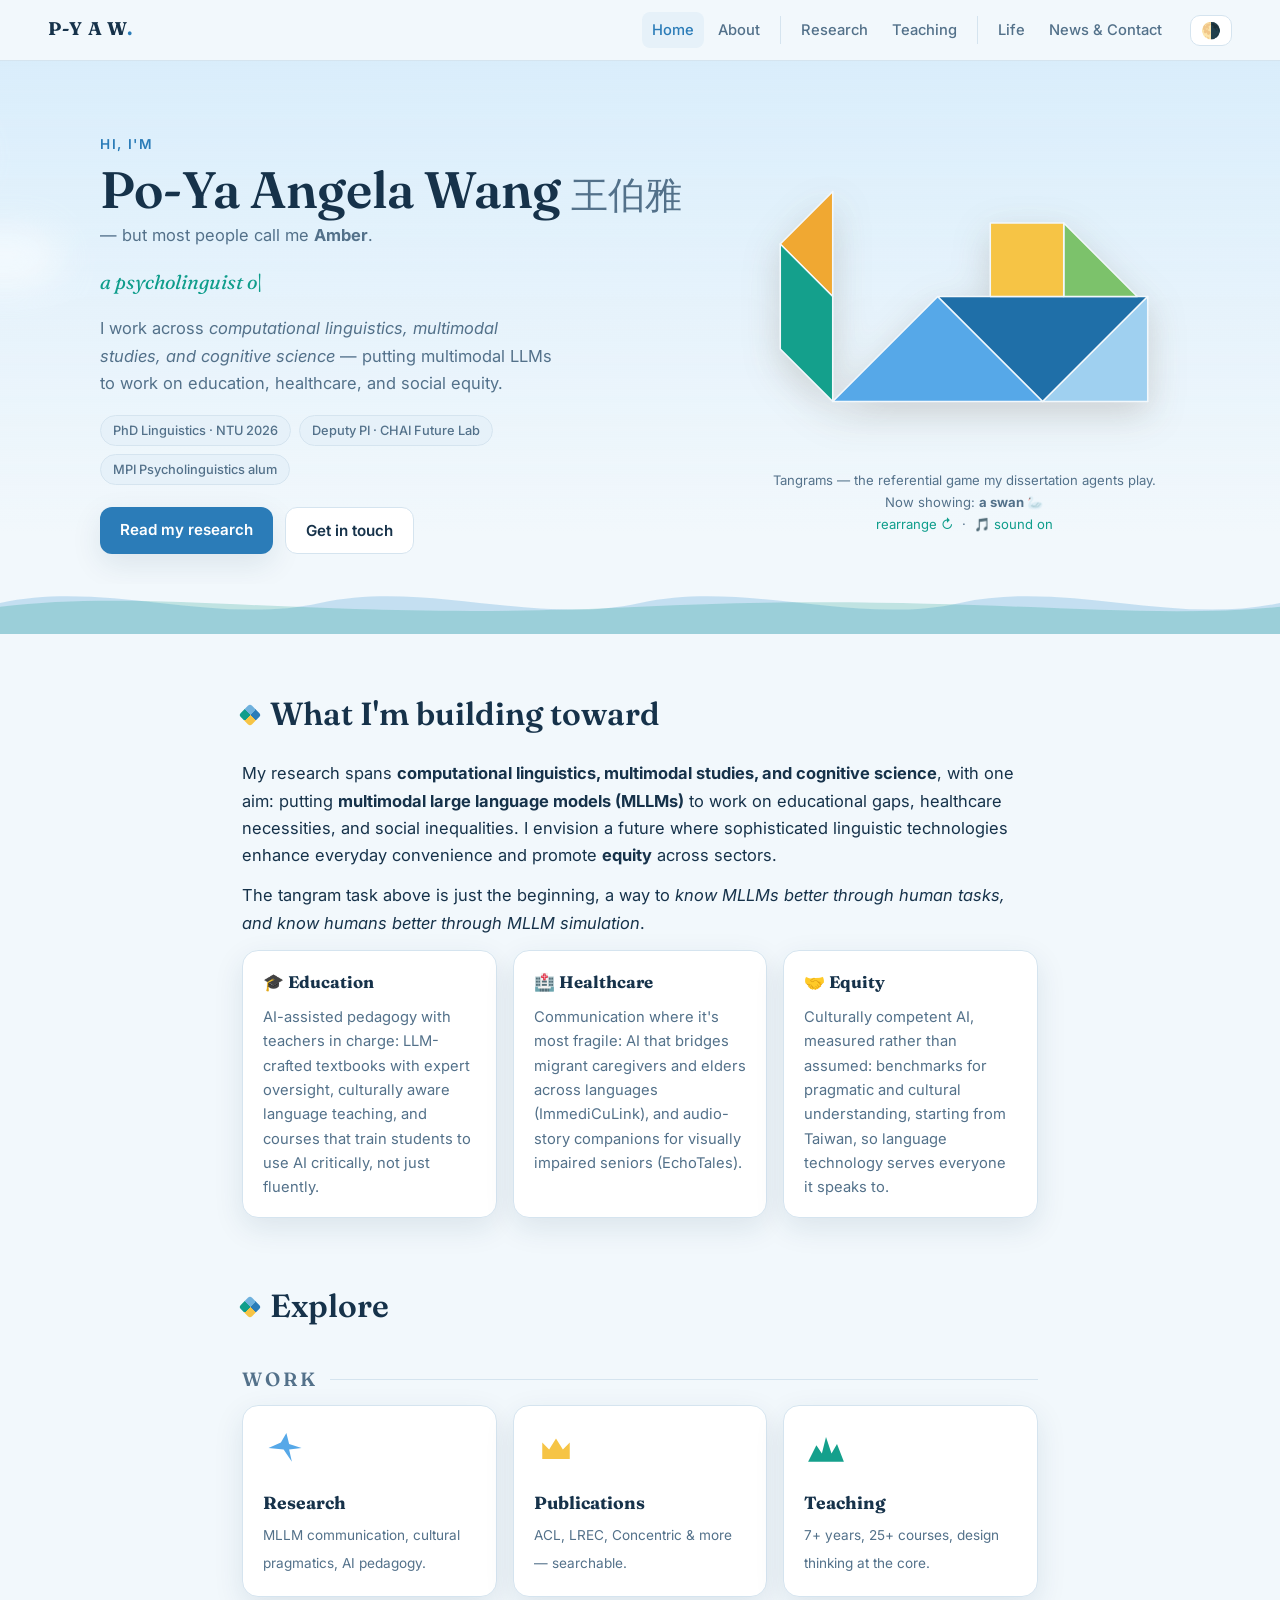
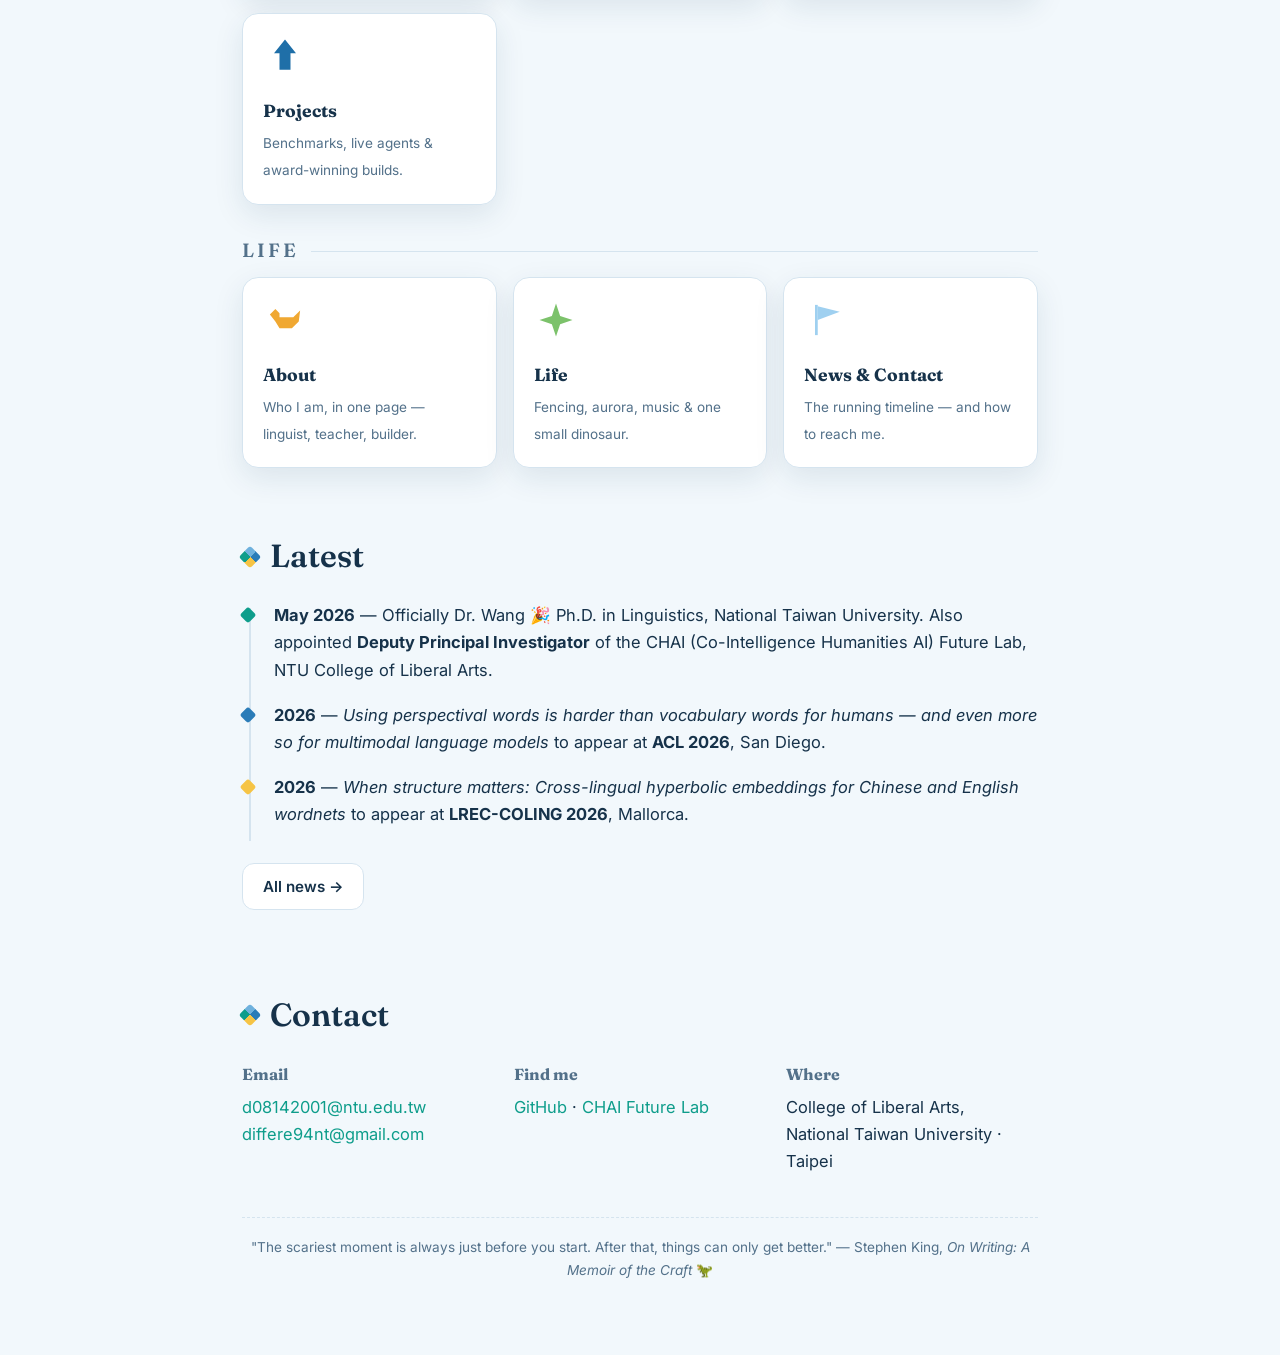
==== index.html @ 515011e5 "Personal academic website" ====
<!DOCTYPE html>
<html lang="en">
<head>
  <meta charset="UTF-8">
  <meta name="viewport" content="width=device-width, initial-scale=1.0">
  <title>Po-Ya Angela Wang (Amber) 王伯雅 — Computational Linguist</title>
  <meta name="description" content="Po-Ya Angela Wang (Amber) — computational linguistics, multimodal studies & cognitive science; putting multimodal LLMs to work on education, healthcare, and social equity. Deputy PI, CHAI Future Lab, NTU.">
  <meta property="og:title" content="Po-Ya Angela Wang (Amber) 王伯雅">
  <meta property="og:description" content="Computational linguistics × multimodal studies × cognitive science — MLLMs for education, healthcare, and equity.">
  <meta property="og:type" content="website">
  <link rel="icon" href="data:image/svg+xml,%3Csvg xmlns='http://www.w3.org/2000/svg' viewBox='0 0 32 32'%3E%3Cpolygon points='2,2 30,2 16,16' fill='%232b7cb8'/%3E%3Cpolygon points='2,2 2,30 16,16' fill='%230e9d8b'/%3E%3Cpolygon points='30,2 30,30 16,16' fill='%23f6c445'/%3E%3Cpolygon points='2,30 30,30 16,16' fill='%236fb1dd'/%3E%3C/svg%3E">
  <link rel="preconnect" href="https://fonts.googleapis.com">
  <link rel="preconnect" href="https://fonts.gstatic.com" crossorigin>
  <link href="https://fonts.googleapis.com/css2?family=Fraunces:ital,opsz,wght@0,9..144,400;0,9..144,500;0,9..144,600;0,9..144,700;1,9..144,400;1,9..144,600&family=Inter:wght@400;500;600;700&display=swap" rel="stylesheet">
  <link rel="stylesheet" href="assets/css/style.css">
</head>
<body data-page="home">

  <header id="top" class="hero">
    <div class="clouds" aria-hidden="true"><i></i><i></i><i></i></div>
    <div class="hero-inner">
      <div class="hero-text">
        <p class="hero-hello">Hi, I'm</p>
        <h1>Po‑Ya Angela Wang <span class="zh-name">王伯雅</span></h1>
        <p class="hero-aka">— but most people call me <strong>Amber</strong>.</p>
        <p class="hero-type"><span id="typewriter">a computational linguist</span><span class="caret">|</span></p>
        <p class="hero-blurb">
          I work across <em>computational linguistics, multimodal studies, and cognitive science</em> —
          putting multimodal LLMs to work on education, healthcare, and social equity.
        </p>
        <div class="hero-chips">
          <span class="chip">PhD Linguistics · NTU 2026</span>
          <span class="chip">Deputy PI · CHAI Future Lab</span>
          <span class="chip">MPI Psycholinguistics alum</span>
        </div>
        <div class="hero-cta">
          <a class="btn btn-primary" href="research.html">Read my research</a>
          <a class="btn btn-ghost" href="mailto:d08142001@ntu.edu.tw">Get in touch</a>
        </div>
      </div>
      <div class="hero-art">
        <svg id="tangram" viewBox="0 0 16 12" role="img" aria-label="Interactive tangram puzzle that rearranges when clicked"></svg>
        <p class="hero-caption">Tangrams — the referential game my dissertation agents play.<br>
          Now showing: <strong id="tangram-name">scattered pieces</strong><br>
          <button id="tangram-btn" class="linklike">rearrange ↻</button>
          &nbsp;·&nbsp;
          <button id="sound-toggle" class="linklike" title="Every piece plays its own note — hover the pieces to compose">🎵 sound on</button>
        </p>
      </div>
    </div>
  </header>

  <main>
    <section class="section vision" data-md="content/vision.md" data-mode="cards">
      <h2><span class="sq"></span>What I'm building toward</h2>
      <div class="md-body">Loading…</div>
    </section>

    <section class="section">
      <h2><span class="sq"></span>Explore</h2>
      <h3 class="explore-label">Work</h3>
      <div class="explore">
        <a class="explore-card specimen c2" href="research.html">
          <svg viewBox="0 0 32 32" aria-hidden="true"><polygon points="4,16 13,12 17,5 19,13 28,16 19,17 21,26 15,17"/></svg>
          <b>Research</b><span>MLLM communication, cultural pragmatics, AI pedagogy.</span>
        </a>
        <a class="explore-card specimen c3" href="publications.html">
          <svg viewBox="0 0 32 32" aria-hidden="true"><polygon points="6,24 6,12 11,17 16,9 21,17 26,12 26,24"/></svg>
          <b>Publications</b><span>ACL, LREC, Concentric &amp; more — searchable.</span>
        </a>
        <a class="explore-card specimen c4" href="teaching.html">
          <svg viewBox="0 0 32 32" aria-hidden="true"><polygon points="3,26 9,14 13,20 16,8 20,20 24,13 29,26"/></svg>
          <b>Teaching</b><span>7+ years, 25+ courses, design thinking at the core.</span>
        </a>
        <a class="explore-card specimen c5" href="projects.html">
          <svg viewBox="0 0 32 32" aria-hidden="true"><polygon points="16,4 24,14 20,14 20,26 12,26 12,14 8,14"/></svg>
          <b>Projects</b><span>Benchmarks, live agents &amp; award-winning builds.</span>
        </a>
      </div>
      <h3 class="explore-label">Life</h3>
      <div class="explore">
        <a class="explore-card specimen c1" href="about.html">
          <svg viewBox="0 0 32 32" aria-hidden="true"><polygon points="5,12 9,8 12,11 12,14 22,14 27,9 26,17 21,22 12,22 9,17"/></svg>
          <b>About</b><span>Who I am, in one page — linguist, teacher, builder.</span>
        </a>
        <a class="explore-card specimen c6" href="life.html">
          <svg viewBox="0 0 32 32" aria-hidden="true"><polygon points="16,4 19,13 28,16 19,19 16,28 13,19 4,16 13,13"/></svg>
          <b>Life</b><span>Fencing, aurora, music &amp; one small dinosaur.</span>
        </a>
        <a class="explore-card specimen c7" href="news.html">
          <svg viewBox="0 0 32 32" aria-hidden="true"><polygon points="8,5 10,5 10,27 8,27"/><polygon points="10,6 26,10 10,16"/></svg>
          <b>News &amp; Contact</b><span>The running timeline — and how to reach me.</span>
        </a>
      </div>
    </section>

    <section class="section">
      <h2><span class="sq"></span>Latest</h2>
      <ul id="news-teaser"></ul>
      <p><a class="btn btn-ghost" href="news.html">All news →</a></p>
    </section>
  </main>

  <script src="assets/js/main.js"></script>
</body>
</html>
---- assets/css/style.css ----
/* ============================================================
   Po-Ya Angela Wang — personal site
   Palette: ocean · sky · star — light blue / yellow / green.
   Light mode = daytime sky over the sea, dark mode = night
   ocean with stars and a hint of aurora.
   ============================================================ */

:root {
  --bg: #f2f8fc;
  --bg-soft: #e4eef7;
  --card: #ffffff;
  --ink: #16324a;
  --ink-soft: #53718a;
  --line: #d5e4ef;
  --accent: #2b7cb8;        /* ocean blue */
  --accent-2: #0e9d8b;      /* sea green */
  --accent-3: #f6c445;      /* sun yellow */
  --accent-4: #6fb1dd;      /* light sky blue */
  --accent-contrast: #ffffff;
  --chip-bg: #e6f1f9;
  --hero-grad: linear-gradient(180deg, #d9edfb 0%, rgba(217, 237, 251, 0) 90%);
  --wave-1: rgba(111, 177, 221, .35);
  --wave-2: rgba(14, 157, 139, .22);
  --shadow: 0 10px 30px rgba(22, 60, 90, .10);
  --serif: "Fraunces", "Noto Serif TC", Georgia, serif;
  --sans: "Inter", "Noto Sans TC", -apple-system, BlinkMacSystemFont, "Segoe UI", sans-serif;
}

[data-theme="dark"] {
  --bg: #0a1420;
  --bg-soft: #101d2e;
  --card: #14243a;
  --ink: #e6f0f8;
  --ink-soft: #9db4c8;
  --line: #23374d;
  --accent: #6ec1ff;        /* moonlit blue */
  --accent-2: #4fd8b8;      /* aurora green */
  --accent-3: #ffd97d;      /* starlight yellow */
  --accent-4: #8bb8d8;
  --accent-contrast: #082032;
  --chip-bg: #1a2c42;
  --hero-grad: linear-gradient(180deg, #0c1a2c 0%, rgba(12, 26, 44, 0) 90%);
  --wave-1: rgba(110, 193, 255, .16);
  --wave-2: rgba(79, 216, 184, .13);
  --shadow: 0 10px 30px rgba(0, 0, 0, .35);
}

* { box-sizing: border-box; }
html { scroll-behavior: smooth; scroll-padding-top: 76px; }
@media (prefers-reduced-motion: reduce) { html { scroll-behavior: auto; } }

body {
  margin: 0;
  font-family: var(--sans);
  font-size: 16.5px;
  line-height: 1.65;
  background: var(--bg);
  color: var(--ink);
  transition: background .3s ease, color .3s ease;
}

::selection { background: var(--accent-3); color: #16324a; }

/* ---------- sky canvas (stars & aurora, dark mode) ---------- */
#sky {
  position: fixed;
  inset: 0;
  z-index: 0;
  pointer-events: none;
  opacity: 0;
  transition: opacity 1.2s ease;
}
#nav, .hero, .waves, main, footer, #to-top, #progress { position: relative; z-index: 1; }

/* ---------- scroll progress (ocean gradient) ---------- */
#progress {
  position: fixed;
  top: 0; left: 0;
  height: 3px;
  width: 0;
  z-index: 60;
  background: linear-gradient(90deg, var(--accent) 0%, var(--accent-2) 55%, var(--accent-3) 100%);
  border-radius: 0 3px 3px 0;
  transition: width .15s linear;
}

a { color: var(--accent-2); text-decoration: none; border-bottom: 1px solid transparent; transition: border-color .15s; }
a:hover { border-bottom-color: var(--accent-2); }

code {
  font-family: ui-monospace, "SF Mono", Menlo, monospace;
  font-size: .88em;
  background: var(--chip-bg);
  padding: .1em .4em;
  border-radius: 5px;
}

/* ---------- file:// banner ---------- */
#file-banner {
  background: var(--accent-3);
  color: #26221c;
  padding: 10px 20px;
  text-align: center;
  font-size: .9rem;
}

/* ---------- nav ---------- */
#nav {
  position: sticky;
  top: 0;
  z-index: 50;
  display: flex;
  align-items: center;
  gap: 18px;
  padding: 12px clamp(16px, 4vw, 48px);
  background: color-mix(in srgb, var(--bg) 82%, transparent);
  backdrop-filter: blur(10px);
  -webkit-backdrop-filter: blur(10px);
  border-bottom: 1px solid var(--line);
}
.nav-name {
  font-family: var(--serif);
  font-weight: 700;
  font-size: 1.15rem;
  color: var(--ink);
  letter-spacing: .04em;
  white-space: nowrap;
}
.nav-name:hover { border-bottom-color: transparent; }
.nav-dot { color: var(--accent); }
.nav-links {
  display: flex;
  gap: 4px;
  margin-left: auto;
  overflow-x: auto;
  scrollbar-width: none;
}
.nav-links::-webkit-scrollbar { display: none; }
.nav-links a {
  color: var(--ink-soft);
  font-size: .92rem;
  font-weight: 500;
  padding: 6px 10px;
  border-radius: 8px;
  border-bottom: none;
  white-space: nowrap;
}
.nav-links a:hover { color: var(--ink); background: var(--chip-bg); }
.nav-links a.active { color: var(--accent); background: var(--chip-bg); }
.nav-sep {
  width: 1px;
  align-self: stretch;
  margin: 4px 6px;
  background: var(--line);
  flex: none;
}
#theme-toggle {
  border: 1px solid var(--line);
  background: var(--card);
  color: var(--ink);
  border-radius: 10px;
  font-size: 1rem;
  padding: 5px 10px;
  cursor: pointer;
  transition: transform .15s;
}
#theme-toggle:hover { transform: rotate(20deg); }

/* ---------- hero ---------- */
.hero {
  padding: clamp(40px, 8vh, 90px) clamp(16px, 5vw, 64px) 30px;
  background: var(--hero-grad);
  overflow: hidden;
}

/* drifting clouds (light mode only) */
.clouds { position: absolute; inset: 0; pointer-events: none; }
.clouds i {
  position: absolute;
  width: 260px; height: 60px;
  background: rgba(255, 255, 255, .55);
  border-radius: 999px;
  filter: blur(18px);
  animation: drift 60s linear infinite;
}
.clouds i:nth-child(1) { top: 12%; left: -280px; }
.clouds i:nth-child(2) { top: 32%; left: -280px; width: 340px; animation-duration: 85s; animation-delay: -30s; }
.clouds i:nth-child(3) { top: 6%;  left: -280px; width: 180px; animation-duration: 48s; animation-delay: -18s; }
@keyframes drift { to { transform: translateX(calc(100vw + 340px)); } }
[data-theme="dark"] .clouds { display: none; }
@media (prefers-reduced-motion: reduce) { .clouds i { animation: none; left: 20%; opacity: .4; } }

/* ---------- subpage hero ---------- */
.page-hero {
  padding: clamp(36px, 7vh, 72px) clamp(16px, 5vw, 64px) 26px;
  background: var(--hero-grad);
}
.page-hero-inner { max-width: 860px; margin: 0 auto; }
.crumb {
  margin: 0;
  color: var(--accent);
  font-weight: 600;
  letter-spacing: .12em;
  text-transform: uppercase;
  font-size: .78rem;
}
.page-hero h1 {
  font-family: var(--serif);
  font-size: clamp(2rem, 5vw, 3rem);
  font-weight: 600;
  margin: .3rem 0 .3rem;
  animation: rise .6s ease both;
}
.page-hero .tagline {
  font-family: var(--serif);
  font-style: italic;
  color: var(--ink-soft);
  font-size: 1.1rem;
  margin: 0;
  animation: rise .6s .08s ease both;
}
@keyframes rise { from { opacity: 0; transform: translateY(14px); } }
@media (prefers-reduced-motion: reduce) { .page-hero h1, .page-hero .tagline { animation: none; } }
.crumb a { color: inherit; }
.crumb a:hover { color: var(--accent-2); border-bottom-color: var(--accent-2); }
.page-links { display: flex; gap: 12px; flex-wrap: wrap; margin-top: 20px; }
.page-links .btn { padding: 8px 16px; font-size: .88rem; }

/* ---------- specimen figures (KTH homage) ---------- */
.specimen-strip { display: flex; gap: 18px; margin-top: 22px; flex-wrap: wrap; }
svg.specimen {
  width: 54px; height: 54px;
  filter: drop-shadow(0 4px 8px rgba(20, 50, 80, .18));
  animation: bob 4.5s ease-in-out infinite;
  cursor: pointer;
}
.specimen-strip .specimen:nth-child(2) { animation-delay: -1s; }
.specimen-strip .specimen:nth-child(3) { animation-delay: -2s; }
.specimen-strip .specimen:nth-child(4) { animation-delay: -3s; }
.specimen-strip .specimen:nth-child(5) { animation-delay: -4s; }
@keyframes bob { 50% { transform: translateY(-7px) rotate(2deg); } }
@media (prefers-reduced-motion: reduce) { svg.specimen { animation: none; } }
svg.specimen polygon { stroke-linejoin: round; stroke: var(--card); stroke-width: 1; transition: filter .2s; }
svg.specimen:hover polygon { filter: brightness(1.15); }
.s1 polygon { fill: #f0a832; }
.s2 polygon { fill: #56a8e8; }
.s3 polygon { fill: #f6c445; }
.s4 polygon { fill: #14a08c; }
.s5 polygon { fill: #7cc26b; }
.specimen-caption { font-size: .8rem; color: var(--ink-soft); margin: 10px 0 0; }

/* ---------- explore cards (home) ---------- */
.explore-label {
  font-family: var(--serif);
  font-size: .85rem;
  font-weight: 600;
  letter-spacing: .16em;
  text-transform: uppercase;
  color: var(--ink-soft);
  display: flex;
  align-items: center;
  gap: 12px;
  margin: 1.6em 0 .8em;
}
.explore-label::after {
  content: "";
  flex: 1;
  height: 1px;
  background: var(--line);
}
.explore {
  display: grid;
  grid-template-columns: repeat(auto-fill, minmax(215px, 1fr));
  gap: 16px;
}
.explore-card {
  display: block;
  background: var(--card);
  border: 1px solid var(--line);
  border-radius: 16px;
  padding: 20px;
  box-shadow: var(--shadow);
  color: var(--ink);
  border-bottom: 1px solid var(--line);
  transition: transform .2s, box-shadow .2s;
}
.explore-card:hover {
  transform: translateY(-5px) rotate(-.4deg);
  box-shadow: 0 16px 34px rgba(22, 60, 90, .16);
  border-bottom: 1px solid var(--line);
}
.explore-card svg {
  width: 44px; height: 44px;
  margin-bottom: 10px;
  transition: transform .25s;
}
.explore-card:hover svg { transform: translateY(-4px) rotate(-6deg) scale(1.08); }
.explore-card svg polygon { stroke-linejoin: round; }
.explore-card b { display: block; font-family: var(--serif); font-size: 1.1rem; margin-bottom: 4px; }
.explore-card span { font-size: .85rem; color: var(--ink-soft); line-height: 1.45; }
.c1 svg polygon { fill: #f0a832; }
.c2 svg polygon { fill: #56a8e8; }
.c3 svg polygon { fill: #f6c445; }
.c4 svg polygon { fill: #14a08c; }
.c5 svg polygon { fill: #1f6fa8; }
.c6 svg polygon { fill: #7cc26b; }
.c7 svg polygon { fill: #9fd0f0; }

/* ---------- news teaser (home) ---------- */
#news-teaser { list-style: none; padding: 0; margin: 0 0 1em; }

/* ---------- ocean waves divider ---------- */
.waves {
  height: 70px;
  overflow: hidden;
  margin-top: -20px;
}
.waves svg {
  display: block;
  width: 200%;
  height: 100%;
  animation: waveShift 16s linear infinite;
}
.waves svg.back {
  margin-top: -70px;
  animation-duration: 26s;
  animation-direction: reverse;
}
@keyframes waveShift { to { transform: translateX(-25%); } }
@media (prefers-reduced-motion: reduce) { .waves svg { animation: none; } }
.hero-inner {
  max-width: 1080px;
  margin: 0 auto;
  display: grid;
  grid-template-columns: 1.15fr .85fr;
  gap: clamp(24px, 5vw, 64px);
  align-items: center;
}
.hero-hello {
  margin: 0;
  color: var(--accent);
  font-weight: 600;
  letter-spacing: .12em;
  text-transform: uppercase;
  font-size: .85rem;
}
.hero h1 {
  font-family: var(--serif);
  font-size: clamp(2rem, 5vw, 3.2rem);
  line-height: 1.12;
  margin: .35rem 0 .2rem;
  font-weight: 600;
}
.zh-name { font-weight: 500; color: var(--ink-soft); font-size: .72em; white-space: nowrap; }
.hero-aka { margin: 0 0 1rem; color: var(--ink-soft); }
.hero-type {
  font-family: var(--serif);
  font-style: italic;
  font-size: 1.25rem;
  min-height: 1.8em;
  margin: 0 0 .9rem;
  color: var(--accent-2);
}
.caret { animation: blink 1s steps(1) infinite; color: var(--accent-2); font-style: normal; }
@keyframes blink { 50% { opacity: 0; } }
.hero-blurb { max-width: 46ch; color: var(--ink-soft); margin: 0 0 1.1rem; }
.hero-chips { display: flex; flex-wrap: wrap; gap: 8px; margin-bottom: 1.4rem; }
.chip {
  font-size: .8rem;
  font-weight: 500;
  background: var(--chip-bg);
  border: 1px solid var(--line);
  color: var(--ink-soft);
  border-radius: 999px;
  padding: 4px 12px;
}
.hero-cta { display: flex; gap: 12px; flex-wrap: wrap; }
.btn {
  display: inline-block;
  padding: 10px 20px;
  border-radius: 12px;
  font-weight: 600;
  font-size: .95rem;
  border-bottom: none;
  transition: transform .15s, box-shadow .15s;
}
.btn:hover { transform: translateY(-2px); border-bottom: none; }
.btn-primary { background: var(--accent); color: var(--accent-contrast); box-shadow: var(--shadow); }
.btn-ghost { border: 1.5px solid var(--line); color: var(--ink); background: var(--card); }

.hero-art { text-align: center; }
#tangram {
  width: 100%;
  max-width: 420px;
  cursor: pointer;
  filter: drop-shadow(0 12px 18px rgba(60, 45, 20, .18));
}
#tangram polygon {
  stroke: var(--bg);
  stroke-width: .06;
  stroke-linejoin: round;
  transition: filter .2s;
}
#tangram polygon:hover { filter: brightness(1.18) saturate(1.15); }
.hero-caption { font-size: .82rem; color: var(--ink-soft); margin-top: 8px; }
.linklike {
  background: none; border: none; padding: 0;
  color: var(--accent-2); cursor: pointer; font: inherit;
}
.linklike:hover { text-decoration: underline; }

/* ---------- sections ---------- */
.section, footer {
  max-width: 860px;
  margin: 0 auto;
  padding: clamp(36px, 6vh, 64px) clamp(16px, 4vw, 32px) 8px;
}
.section h2, footer h2 {
  font-family: var(--serif);
  font-size: clamp(1.5rem, 3vw, 2rem);
  font-weight: 600;
  display: flex;
  align-items: center;
  gap: 12px;
  margin: 0 0 1.2rem;
}
.sq {
  width: 16px; height: 16px;
  background: conic-gradient(var(--accent) 0 25%, var(--accent-3) 25% 50%, var(--accent-2) 50% 75%, var(--accent-4) 75%);
  border-radius: 3px;
  transform: rotate(45deg);
  flex: none;
}
.section h3 {
  font-family: var(--serif);
  font-size: 1.2rem;
  margin: 1.6em 0 .5em;
}
.md-body p { margin: .8em 0; }
.md-body ul, .md-body ol { padding-left: 1.3em; }
.md-body li { margin: .35em 0; }
.md-body blockquote {
  margin: 1em 0;
  padding: .6em 1.1em;
  border-left: 4px solid var(--accent-3);
  background: var(--bg-soft);
  border-radius: 0 10px 10px 0;
  color: var(--ink-soft);
}
.md-body hr { border: none; border-top: 1px dashed var(--line); margin: 2em 0; }
.md-body img { max-width: 100%; border-radius: 12px; }

/* stat chips  (":: value :: label" lines in markdown) */
.stats {
  display: grid;
  grid-template-columns: repeat(auto-fit, minmax(150px, 1fr));
  gap: 12px;
  margin: 1.2em 0;
}
.stat {
  background: var(--card);
  border: 1px solid var(--line);
  border-radius: 14px;
  padding: 14px 16px;
  box-shadow: var(--shadow);
}
.stat b {
  display: block;
  font-family: var(--serif);
  font-size: 1.5rem;
  color: var(--accent);
  line-height: 1.2;
}
.stat span { font-size: .82rem; color: var(--ink-soft); }

/* ---------- publications ---------- */
.pub-toolbar {
  display: flex;
  flex-wrap: wrap;
  gap: 8px;
  align-items: center;
  margin-bottom: 1.2em;
}
.pub-toolbar input {
  flex: 1 1 180px;
  padding: 8px 14px;
  border-radius: 10px;
  border: 1px solid var(--line);
  background: var(--card);
  color: var(--ink);
  font: inherit;
  font-size: .9rem;
}
.pub-toolbar input:focus { outline: 2px solid var(--accent-2); border-color: transparent; }
.pub-chip {
  border: 1px solid var(--line);
  background: var(--card);
  color: var(--ink-soft);
  border-radius: 999px;
  padding: 5px 14px;
  font-size: .82rem;
  font-weight: 500;
  cursor: pointer;
  transition: all .15s;
}
.pub-chip:hover { border-color: var(--accent-2); color: var(--ink); }
.pub-chip.active { background: var(--accent-2); border-color: var(--accent-2); color: var(--accent-contrast); }
.pub-entry {
  position: relative;
  background: var(--card);
  border: 1px solid var(--line);
  border-left: 4px solid var(--accent-4);
  border-radius: 12px;
  padding: 12px 84px 12px 16px;
  margin: 10px 0;
  transition: transform .15s, box-shadow .15s;
}
.pub-entry:hover { transform: translateX(4px); box-shadow: var(--shadow); }
.pub-entry p { margin: 0; font-size: .95rem; }
.pub-year {
  position: absolute;
  top: 10px; right: 12px;
  font-family: var(--serif);
  font-weight: 600;
  font-size: .9rem;
  color: var(--accent);
  background: var(--chip-bg);
  border-radius: 8px;
  padding: 2px 9px;
}
.pub-group.hidden, .pub-entry.hidden { display: none; }
.pub-group h3 { margin-top: 1.8em; }

/* ---------- cards (life section) ---------- */
.cards {
  display: grid;
  grid-template-columns: repeat(auto-fill, minmax(240px, 1fr));
  gap: 16px;
  margin-top: .5em;
}
.card {
  background: var(--card);
  border: 1px solid var(--line);
  border-radius: 16px;
  padding: 18px 20px;
  box-shadow: var(--shadow);
  transition: transform .2s;
}
.card:hover { transform: translateY(-4px) rotate(-.4deg); }
.card h3 { margin: 0 0 .5em; font-size: 1.05rem; }
.card p { margin: 0; font-size: .92rem; color: var(--ink-soft); }

/* ---------- timeline (news) ---------- */
.timeline { list-style: none; padding: 0; margin: 0; position: relative; }
.timeline::before {
  content: "";
  position: absolute;
  left: 7px; top: 6px; bottom: 6px;
  width: 2px;
  background: var(--line);
}
.timeline li {
  position: relative;
  padding: 0 0 18px 32px;
  margin: 0;
}
.timeline li::before {
  content: "";
  position: absolute;
  left: 0; top: 7px;
  width: 12px; height: 12px;
  border-radius: 3px;
  transform: rotate(45deg);
  background: var(--accent-2);
}
.timeline li:nth-child(4n+2)::before { background: var(--accent); }
.timeline li:nth-child(4n+3)::before { background: var(--accent-3); }
.timeline li:nth-child(4n+4)::before { background: var(--accent-4); }

/* ---------- footer ---------- */
footer { padding-bottom: 60px; }
.contact-grid {
  display: grid;
  grid-template-columns: repeat(auto-fit, minmax(200px, 1fr));
  gap: 20px;
}
.contact-grid h3 { font-family: var(--serif); font-size: 1rem; margin: 0 0 .4em; color: var(--ink-soft); }
.contact-grid p { margin: 0; }
.footer-note {
  margin-top: 42px;
  padding-top: 18px;
  border-top: 1px dashed var(--line);
  color: var(--ink-soft);
  font-size: .85rem;
  text-align: center;
}
.dino { cursor: help; display: inline-block; transition: transform .2s; }
.dino:hover { transform: scale(1.4) rotate(-10deg); }

/* ---------- reveal on scroll ---------- */
.reveal { opacity: 0; transform: translateY(18px); transition: opacity .6s ease, transform .6s ease; }
.reveal.in { opacity: 1; transform: none; }
@media (prefers-reduced-motion: reduce) {
  .reveal { opacity: 1; transform: none; transition: none; }
}

/* ---------- back to top ---------- */
#to-top {
  position: fixed;
  right: 20px; bottom: 20px;
  width: 42px; height: 42px;
  border-radius: 12px;
  border: 1px solid var(--line);
  background: var(--card);
  color: var(--ink);
  font-size: 1.1rem;
  cursor: pointer;
  opacity: 0;
  pointer-events: none;
  transition: opacity .25s, transform .15s;
  box-shadow: var(--shadow);
}
#to-top.show { opacity: 1; pointer-events: auto; }
#to-top:hover { transform: translateY(-3px); }

/* ---------- responsive ---------- */
@media (max-width: 800px) {
  .hero-inner { grid-template-columns: 1fr; }
  .hero-art { order: -1; }
  #tangram { max-width: 300px; }
  .pub-entry { padding-right: 16px; }
  .pub-year { position: static; display: inline-block; margin-bottom: 6px; }
}
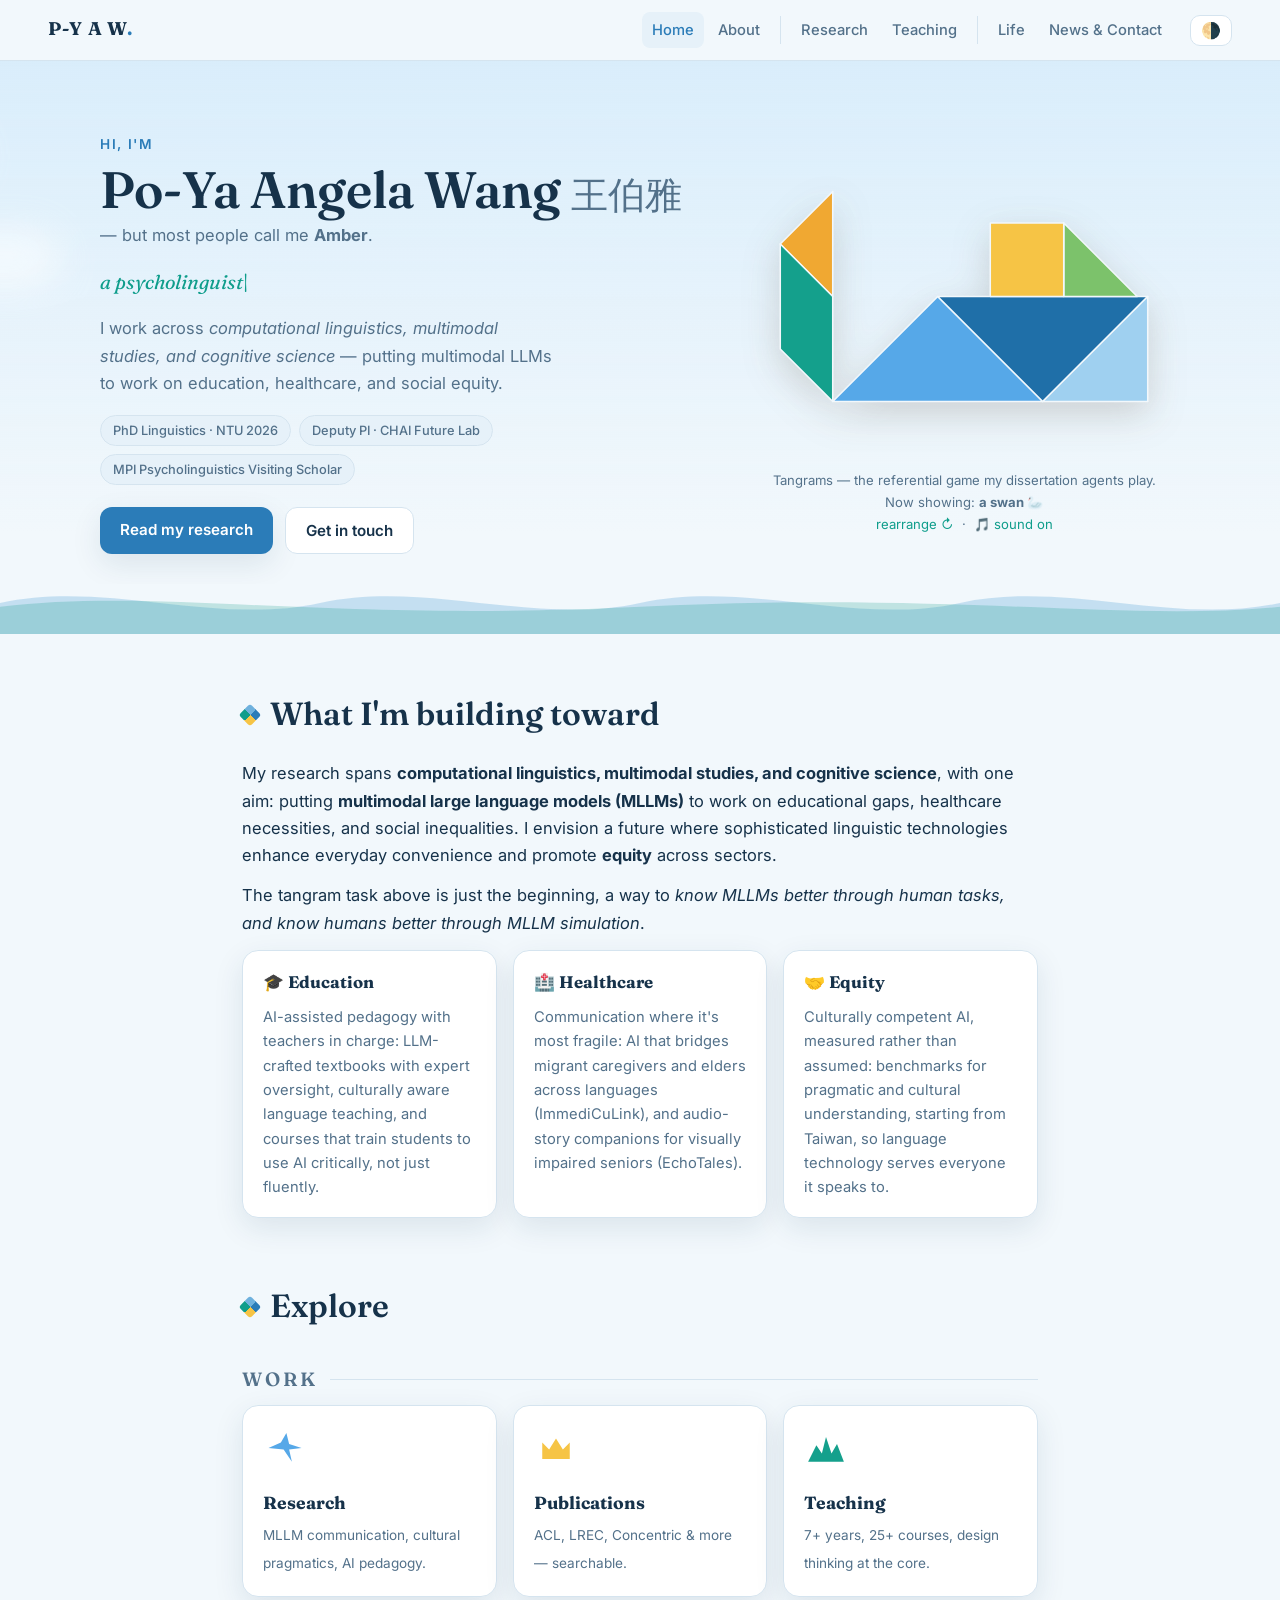
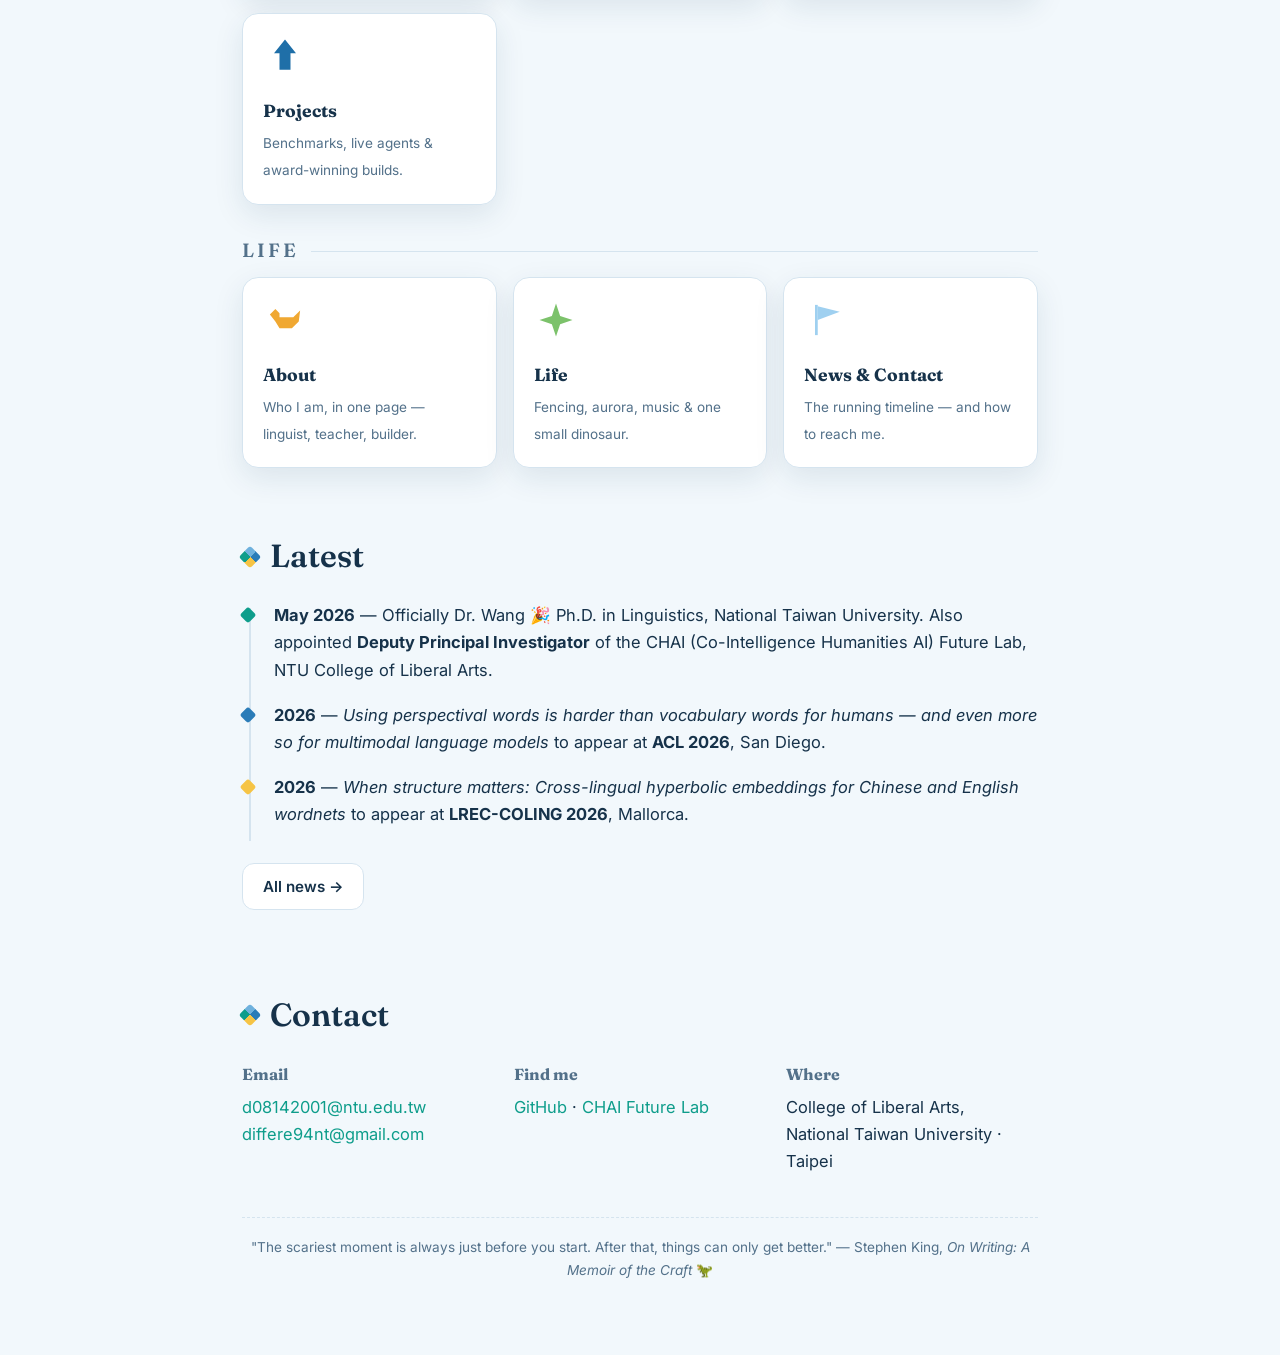
==== commit b3289cff: "update news" ====
--- a/index.html
+++ b/index.html
@@ -31,7 +31,7 @@
         <div class="hero-chips">
           <span class="chip">PhD Linguistics · NTU 2026</span>
           <span class="chip">Deputy PI · CHAI Future Lab</span>
-          <span class="chip">MPI Psycholinguistics alum</span>
+          <span class="chip">MPI Psycholinguistics Visiting Scholar</span>
         </div>
         <div class="hero-cta">
           <a class="btn btn-primary" href="research.html">Read my research</a>
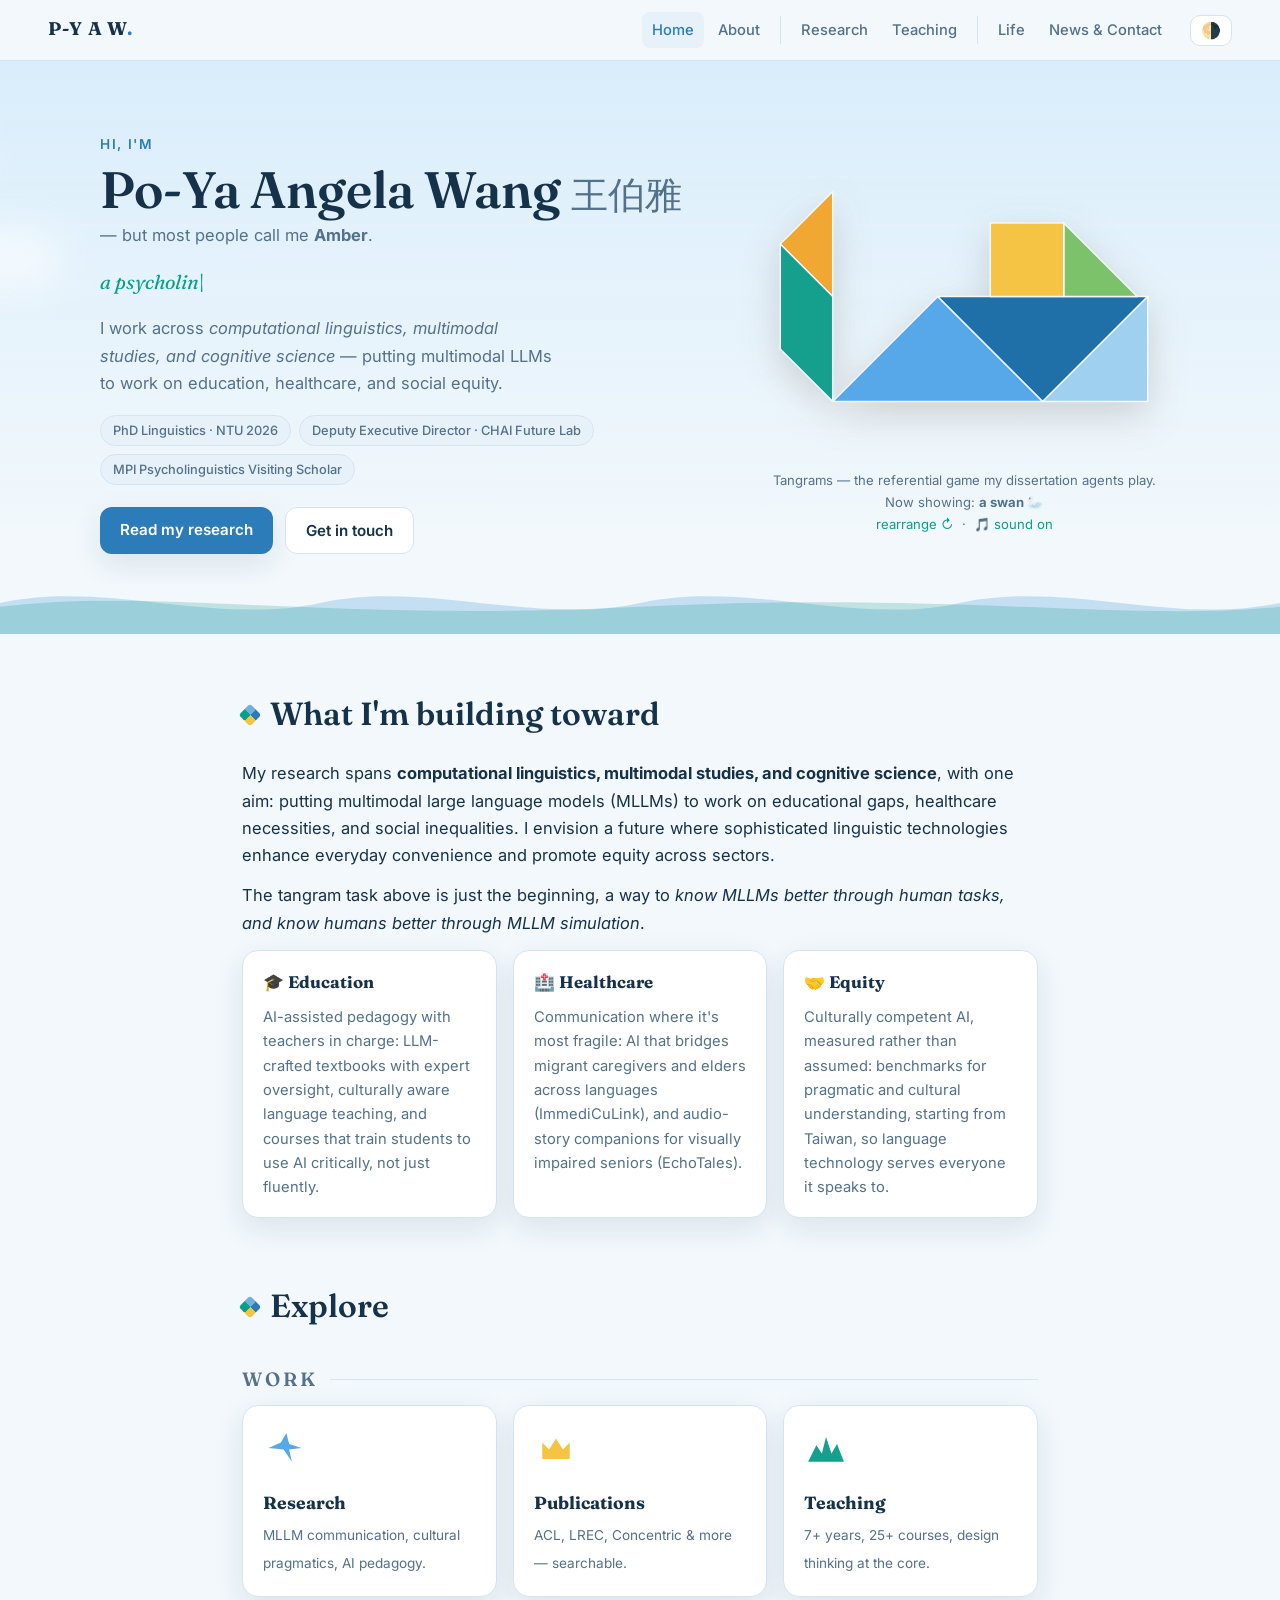
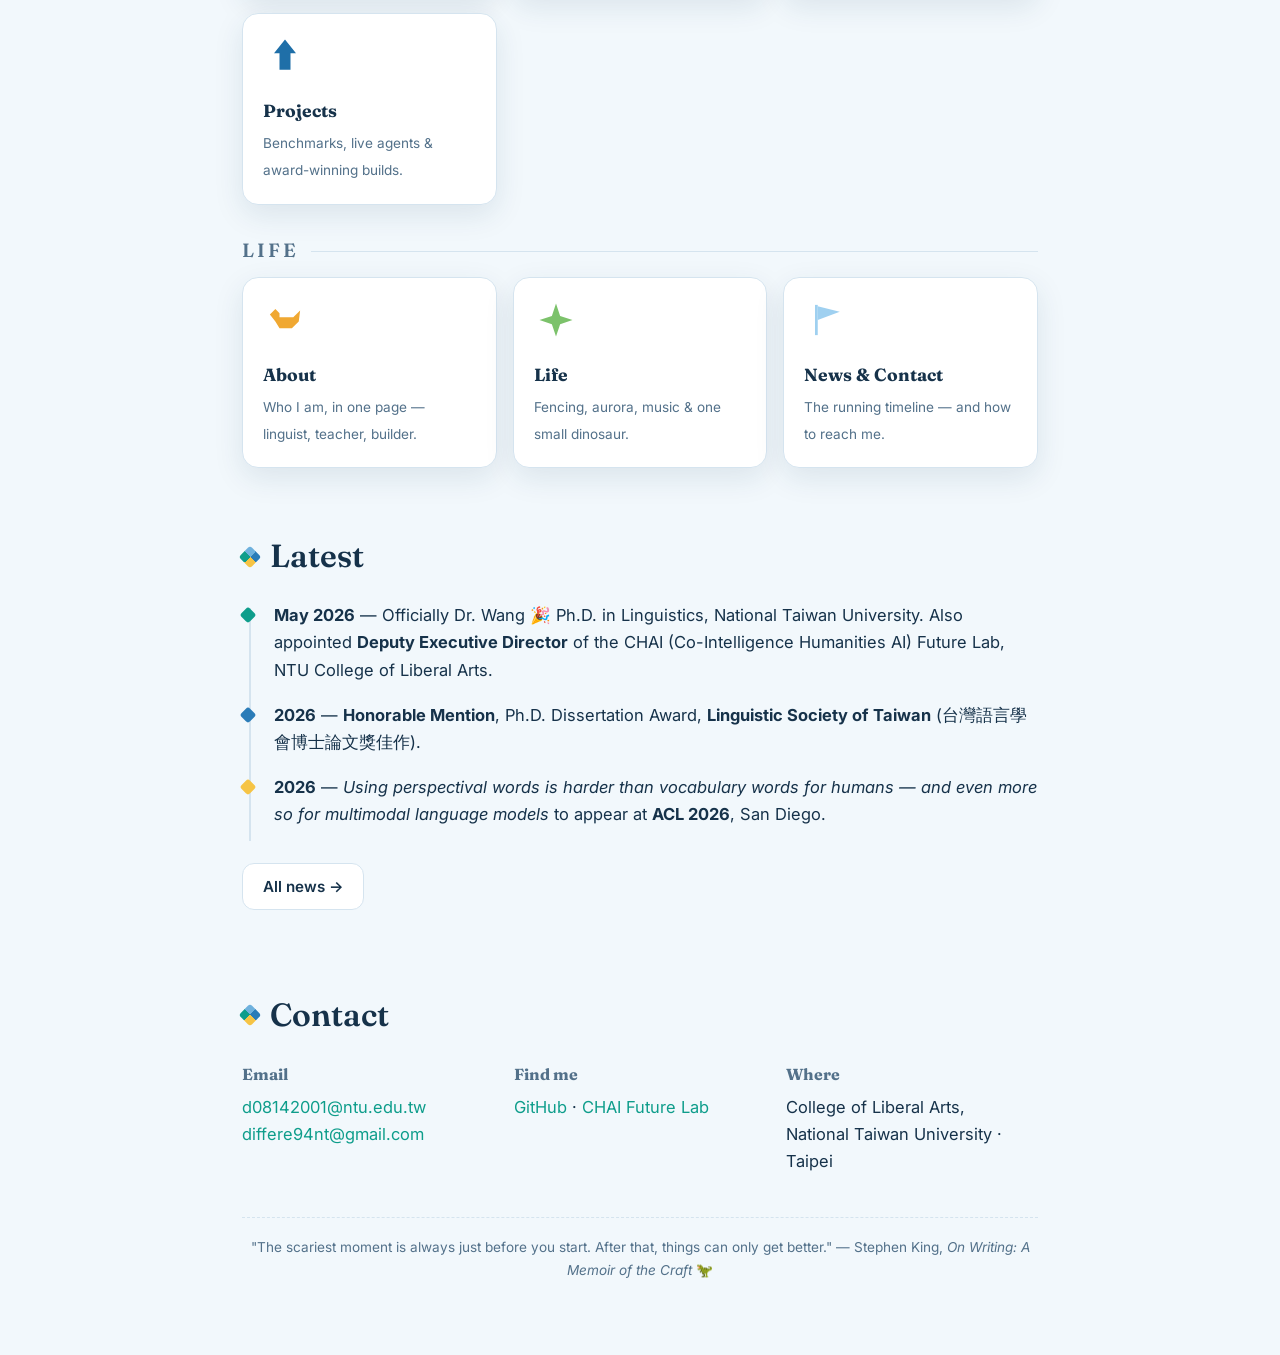
==== commit a49784f2: "Update title, fencing weapon, and add dissertation award - Deputy PI/Deputy Principal Investigator -" ====
--- a/index.html
+++ b/index.html
@@ -4,7 +4,7 @@
   <meta charset="UTF-8">
   <meta name="viewport" content="width=device-width, initial-scale=1.0">
   <title>Po-Ya Angela Wang (Amber) 王伯雅 — Computational Linguist</title>
-  <meta name="description" content="Po-Ya Angela Wang (Amber) — computational linguistics, multimodal studies & cognitive science; putting multimodal LLMs to work on education, healthcare, and social equity. Deputy PI, CHAI Future Lab, NTU.">
+  <meta name="description" content="Po-Ya Angela Wang (Amber) — computational linguistics, multimodal studies & cognitive science; putting multimodal LLMs to work on education, healthcare, and social equity. Deputy Executive Director, CHAI Future Lab, NTU.">
   <meta property="og:title" content="Po-Ya Angela Wang (Amber) 王伯雅">
   <meta property="og:description" content="Computational linguistics × multimodal studies × cognitive science — MLLMs for education, healthcare, and equity.">
   <meta property="og:type" content="website">
@@ -30,7 +30,7 @@
         </p>
         <div class="hero-chips">
           <span class="chip">PhD Linguistics · NTU 2026</span>
-          <span class="chip">Deputy PI · CHAI Future Lab</span>
+          <span class="chip">Deputy Executive Director · CHAI Future Lab</span>
           <span class="chip">MPI Psycholinguistics Visiting Scholar</span>
         </div>
         <div class="hero-cta">
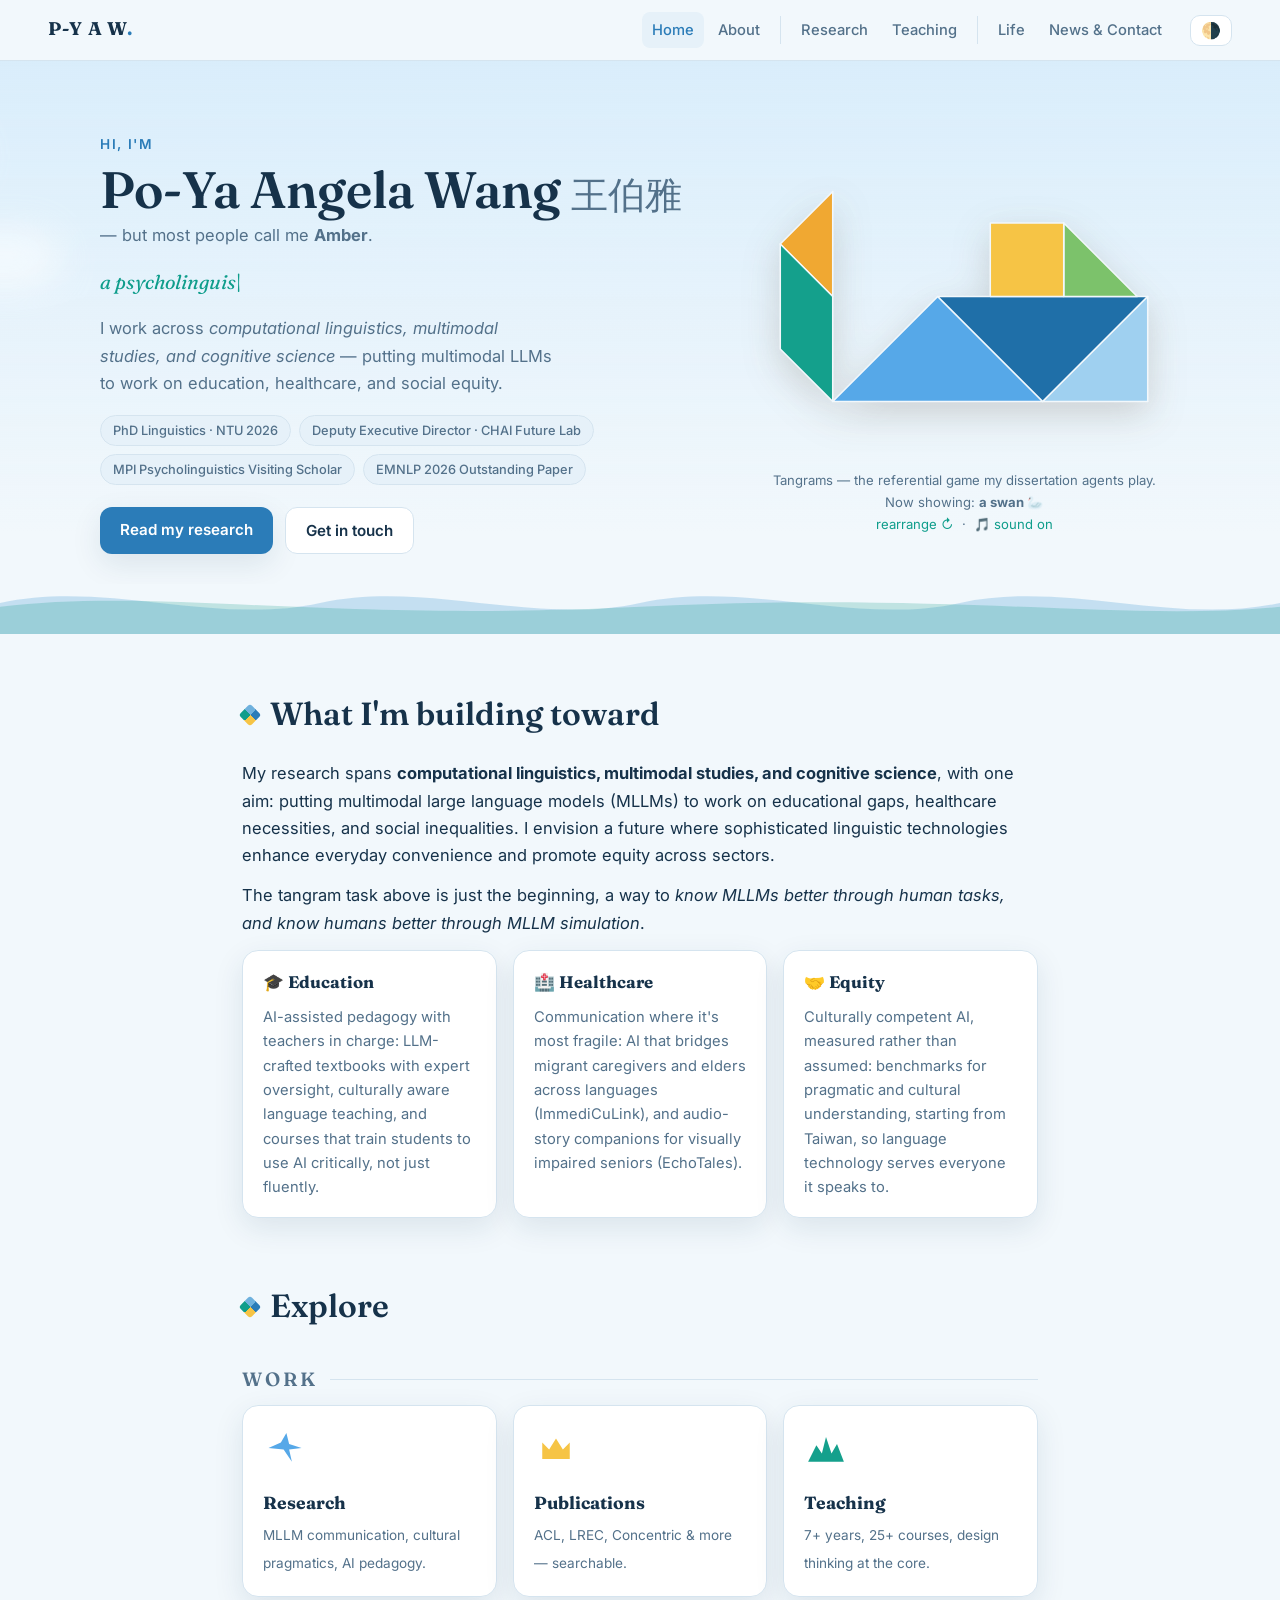
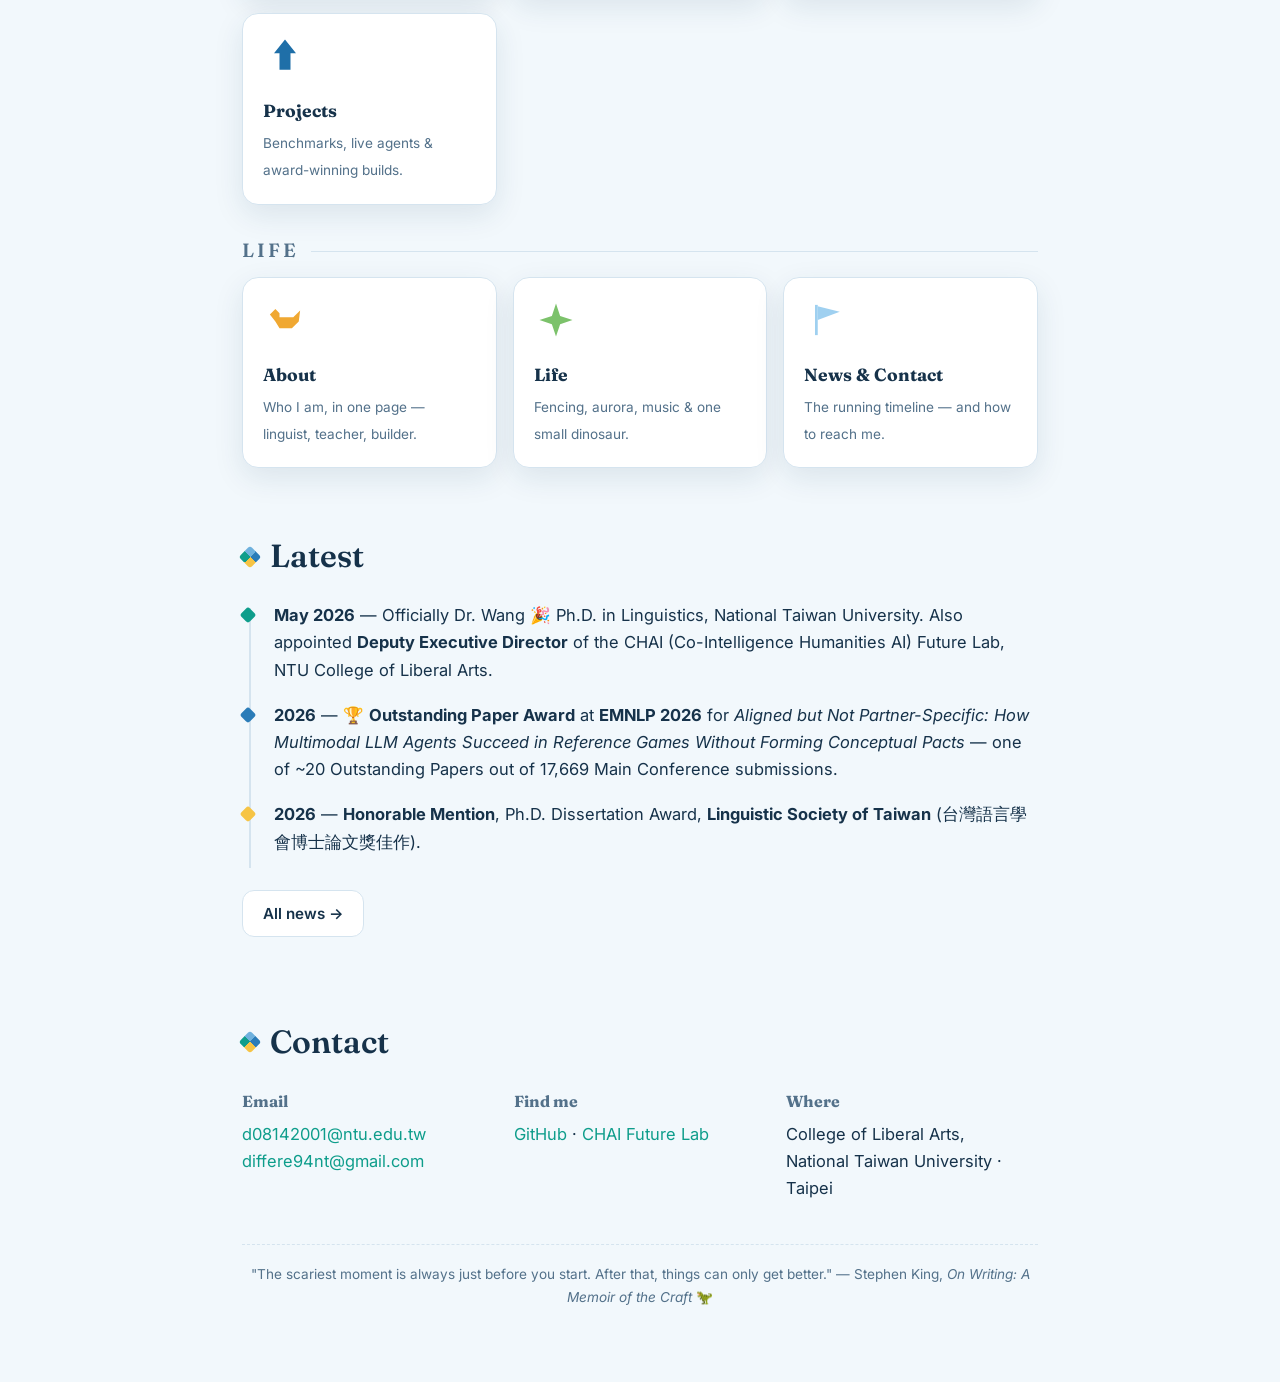
==== commit 6e720d87: "Add EMNLP 2026 Outstanding Paper Award Add the award to the news timeline, list the paper under conf" ====
--- a/index.html
+++ b/index.html
@@ -32,6 +32,7 @@
           <span class="chip">PhD Linguistics · NTU 2026</span>
           <span class="chip">Deputy Executive Director · CHAI Future Lab</span>
           <span class="chip">MPI Psycholinguistics Visiting Scholar</span>
+          <span class="chip">EMNLP 2026 Outstanding Paper</span>
         </div>
         <div class="hero-cta">
           <a class="btn btn-primary" href="research.html">Read my research</a>
